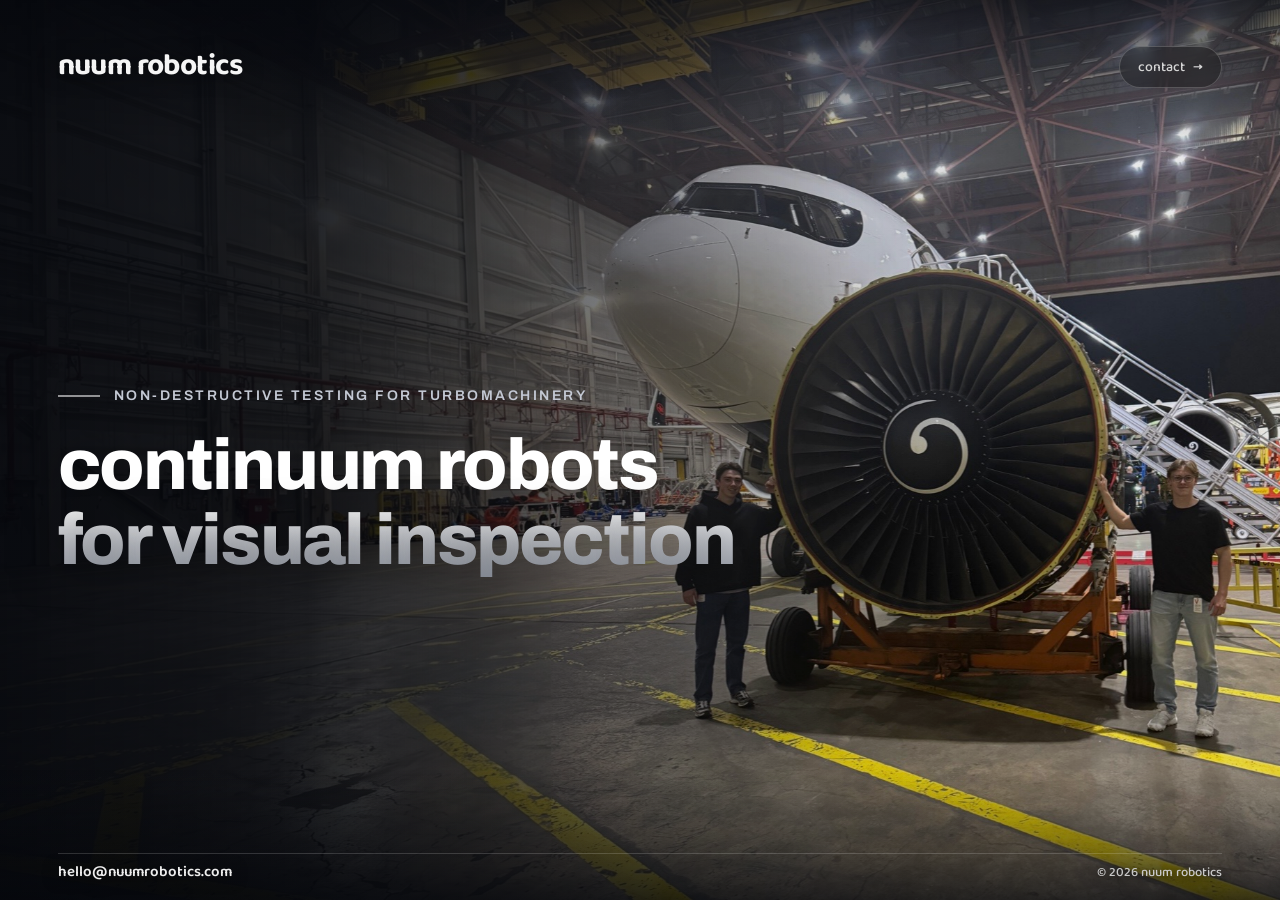
==== index.html @ 112d4abc "SEO/preview metadata: OG + Twitter cards, JSON-LD, sitemap, robots Add canonical, Open Graph and Twi" ====
<!doctype html>
<html lang="en">
  <head>
    <meta charset="utf-8" />
    <meta name="viewport" content="width=device-width, initial-scale=1, viewport-fit=cover" />
    <meta name="theme-color" content="#000000" />
    <title>nuum robotics</title>
    <meta name="description" content="continuum robots for visual inspection — non-destructive testing for turbomachinery." />
    <link rel="canonical" href="https://nuumrobotics.com/" />

    <meta property="og:type" content="website" />
    <meta property="og:site_name" content="nuum robotics" />
    <meta property="og:url" content="https://nuumrobotics.com/" />
    <meta property="og:title" content="nuum robotics" />
    <meta property="og:description" content="continuum robots for visual inspection — non-destructive testing for turbomachinery." />
    <meta property="og:image" content="https://nuumrobotics.com/assets/hangar-v3.jpg" />
    <meta property="og:image:width" content="2295" />
    <meta property="og:image:height" content="1291" />

    <meta name="twitter:card" content="summary_large_image" />
    <meta name="twitter:title" content="nuum robotics" />
    <meta name="twitter:description" content="continuum robots for visual inspection — non-destructive testing for turbomachinery." />
    <meta name="twitter:image" content="https://nuumrobotics.com/assets/hangar-v3.jpg" />

    <link rel="preconnect" href="https://fonts.googleapis.com" />
    <link rel="preconnect" href="https://fonts.gstatic.com" crossorigin />
    <link href="https://fonts.googleapis.com/css2?family=Baloo+2:wght@400;500;600;700;800&family=Archivo:wght@400;500;600;700;800;900&display=swap" rel="stylesheet" />
    <link rel="stylesheet" href="styles.css" />
    <link rel="icon" href="/favicon.ico" sizes="any" />
    <link rel="icon" type="image/svg+xml" href="/favicon.svg" />
    <link rel="icon" type="image/png" sizes="96x96" href="/favicon-96x96.png" />
    <link rel="apple-touch-icon" href="/apple-touch-icon.png" />
    <link rel="manifest" href="/site.webmanifest" />
    <script type="application/ld+json">
      {
        "@context": "https://schema.org",
        "@type": "Organization",
        "name": "nuum robotics",
        "url": "https://nuumrobotics.com/",
        "logo": "https://nuumrobotics.com/icon-512.png",
        "description": "continuum robots for visual inspection — non-destructive testing for turbomachinery.",
        "email": "hello@nuumrobotics.com"
      }
    </script>
  </head>
  <body>
    <div class="bg-base" aria-hidden="true"></div>

    <div class="photo-hero">
      <img
        class="photo-hero-img"
        src="assets/hangar-v3.jpg"
        alt="Two nuum robotics founders standing beside a CFM56 turbofan engine on a maintenance cart inside a wide aircraft hangar at night"
      />
      <div class="scrim scrim-left" aria-hidden="true"></div>
      <div class="scrim scrim-top" aria-hidden="true"></div>
      <div class="scrim scrim-bottom" aria-hidden="true"></div>
    </div>

    <header class="nav">
      <a class="brand" href="/" aria-label="nuum robotics home">nuum robotics</a>
      <a class="nav-cta" href="mailto:hello@nuumrobotics.com">contact <span aria-hidden="true">→</span></a>
    </header>

    <main class="hero">
      <div class="hero-text">
        <p class="eyebrow">
          <span class="eyebrow-dash" aria-hidden="true"></span>
          <span class="eyebrow-text">non-destructive testing for turbomachinery</span>
        </p>
        <h1>
          <span class="line">continuum robots</span>
          <span class="line line-2">for visual inspection</span>
        </h1>
        <p class="sub">non-destructive testing for turbine engines</p>
      </div>
    </main>

    <footer class="foot">
      <div class="foot-inner">
        <a href="mailto:hello@nuumrobotics.com">hello@nuumrobotics.com</a>
        <span class="muted">© <span id="year"></span> nuum robotics</span>
      </div>
    </footer>

    <script src="script.js" defer></script>
  </body>
</html>
---- styles.css ----
:root {
  --bg: #050505;
  --fg: #f5f5f5;
  --fg-dim: #a8a8a8;
  --fg-mute: #6a6a6a;
  --line: rgba(255, 255, 255, 0.1);
  --line-strong: rgba(255, 255, 255, 0.2);
  --font: "Baloo 2", system-ui, -apple-system, BlinkMacSystemFont, sans-serif;
  --font-hero: "Archivo", system-ui, -apple-system, sans-serif;
  --pad-x: clamp(20px, 5vw, 64px);
  --pad-x-desktop: clamp(24px, 4.5vw, 64px);
  --ease: cubic-bezier(0.22, 1, 0.36, 1);
}

* { box-sizing: border-box; }
html, body { margin: 0; padding: 0; height: 100%; overflow: hidden; }

body {
  background: #000;
  color: var(--fg);
  font-family: var(--font);
  font-weight: 400;
  font-size: 16px;
  line-height: 1.45;
  -webkit-font-smoothing: antialiased;
  -moz-osx-font-smoothing: grayscale;
  display: flex;
  flex-direction: column;
  min-height: 100svh;
  position: relative;
}

a { color: inherit; text-decoration: none; }
button { font-family: inherit; }

/* Base background — used on mobile; covered by the photo on desktop */
.bg-base {
  position: fixed;
  inset: 0;
  z-index: 0;
  pointer-events: none;
  background:
    radial-gradient(ellipse 80% 60% at 15% 0%, rgba(255, 255, 255, 0.03), transparent 60%),
    linear-gradient(180deg, #050505 0%, #000 100%);
}

/* Photo hero background — DESKTOP ONLY (hidden by default and on mobile) */
.photo-hero { display: none; }
.photo-hero-img,
.scrim {
  position: fixed;
  inset: 0;
  pointer-events: none;
}
.photo-hero-img {
  z-index: 0;
  width: 100%;
  height: 100%;
  object-fit: cover;
  object-position: 86% 55%;
  filter: brightness(0.9) saturate(0.95) contrast(1.05);
}
.scrim-left {
  z-index: 1;
  background: linear-gradient(
    90deg,
    rgba(5, 7, 12, 0.96) 0%,
    rgba(5, 7, 12, 0.88) 24%,
    rgba(5, 7, 12, 0.52) 46%,
    rgba(5, 7, 12, 0.1) 66%,
    rgba(5, 7, 12, 0) 80%
  );
}
.scrim-top {
  inset: 0 0 auto 0;
  height: 140px;
  z-index: 1;
  background: linear-gradient(180deg, rgba(5, 7, 12, 0.72) 0%, transparent 100%);
}
.scrim-bottom {
  inset: auto 0 0 0;
  height: 130px;
  z-index: 1;
  background: linear-gradient(0deg, rgba(5, 7, 12, 0.78) 0%, transparent 100%);
}

.nav, .hero, .foot { position: relative; z-index: 5; }

/* Nav */
.nav {
  display: flex;
  align-items: center;
  justify-content: space-between;
  padding: 22px var(--pad-x);
}
.brand {
  font-family: var(--font);
  font-weight: 700;
  font-size: 22px;
  letter-spacing: -0.015em;
  text-transform: lowercase;
  color: var(--fg);
}
.nav-cta {
  display: inline-flex;
  align-items: center;
  gap: 8px;
  font-size: 14px;
  font-weight: 500;
  color: var(--fg-dim);
  padding: 9px 16px;
  border: 1px solid var(--line);
  border-radius: 999px;
  background: rgba(0, 0, 0, 0.4);
  backdrop-filter: blur(8px);
  transition: color 0.25s var(--ease), background 0.25s var(--ease), border-color 0.25s var(--ease), transform 0.25s var(--ease);
}
.nav-cta:hover {
  color: var(--fg);
  background: rgba(255, 255, 255, 0.06);
  border-color: var(--line-strong);
  transform: translateY(-1px);
}

/* Hero */
.hero {
  flex: 1;
  display: flex;
  align-items: center;
  justify-content: center;
  text-align: center;
  padding: 0 var(--pad-x);
  max-width: 1280px;
  width: 100%;
  margin: 0 auto;
  min-height: 0;
}
.hero-text {
  display: flex;
  flex-direction: column;
  align-items: center;
  gap: 22px;
}

/* Eyebrow — desktop only */
.eyebrow { display: none; }

h1 {
  font-family: var(--font);
  font-weight: 700;
  font-size: clamp(40px, 6.4vw, 80px);
  line-height: 1.02;
  letter-spacing: -0.035em;
  margin: 0;
  text-transform: lowercase;
  background: linear-gradient(180deg, #ffffff 0%, #b8b8b8 100%);
  -webkit-background-clip: text;
  background-clip: text;
  -webkit-text-fill-color: transparent;
  animation: rise 0.9s var(--ease) 0.08s both;
  text-shadow: 0 2px 30px rgba(0, 0, 0, 0.6);
}
h1 .line { display: block; white-space: nowrap; }

.sub {
  font-size: clamp(15px, 1.4vw, 19px);
  font-weight: 400;
  color: var(--fg-dim);
  margin: 0;
  max-width: 520px;
  letter-spacing: -0.005em;
  animation: rise 0.9s var(--ease) 0.16s both;
}

/* Footer */
.foot {
  display: flex;
  justify-content: space-between;
  align-items: center;
  padding: 20px var(--pad-x);
  font-size: 13px;
  font-weight: 500;
  color: var(--fg-mute);
  flex-wrap: wrap;
  gap: 12px;
  border-top: 1px solid var(--line);
  background: rgba(0, 0, 0, 0.5);
  backdrop-filter: blur(6px);
}
.foot-inner { display: contents; }
.foot a {
  color: var(--fg-dim);
  font-size: 16px;
  font-weight: 600;
  transition: color 0.25s var(--ease);
}
.foot a:hover { color: var(--fg); }
.muted { color: var(--fg-mute); }

@keyframes rise {
  from { opacity: 0; transform: translateY(14px); }
  to { opacity: 1; transform: none; }
}
@keyframes lineRise {
  from { opacity: 0; transform: translateY(20px); }
  to { opacity: 1; transform: none; }
}
@keyframes fadeIn {
  from { opacity: 0; }
  to { opacity: 1; }
}
@keyframes photoIn {
  from { transform: scale(1.04); }
  to { transform: scale(1); }
}

/* ============ DESKTOP (> 640px) — photo hero redesign ============ */
@media (min-width: 641px) {
  .photo-hero { display: block; }
  .photo-hero-img {
    animation: photoIn 1.7s var(--ease) both;
    will-change: transform;
  }

  .nav {
    padding: clamp(30px, 5vh, 56px) var(--pad-x-desktop) 22px;
    animation: fadeIn 0.9s ease 0.15s both;
  }
  .brand {
    font-size: 30px;
    letter-spacing: -0.02em;
    text-shadow: 0 2px 20px rgba(0, 0, 0, 0.6);
  }
  .nav-cta {
    color: #d6d6d6;
    padding: 10px 18px;
    border-color: var(--line-strong);
    background: rgba(0, 0, 0, 0.32);
  }
  .nav-cta:hover {
    color: #fff;
    background: rgba(255, 255, 255, 0.09);
    border-color: rgba(255, 255, 255, 0.34);
  }

  .hero {
    max-width: none;
    margin: 0;
    justify-content: flex-start;
    text-align: left;
    padding: 0 var(--pad-x-desktop);
  }
  .hero-text {
    align-items: flex-start;
    max-width: 1300px;
  }

  .eyebrow {
    display: flex;
    align-items: center;
    gap: 14px;
    margin: 0;
    animation: fadeIn 0.9s ease 0.3s both;
  }
  .eyebrow-dash {
    display: block;
    flex: 0 0 auto;
    width: 42px;
    height: 2px;
    background: rgba(255, 255, 255, 0.55);
  }
  .eyebrow-text {
    font-family: var(--font-hero);
    font-size: 14px;
    font-weight: 600;
    letter-spacing: 0.18em;
    text-transform: uppercase;
    color: #c4c9d4;
  }

  h1 {
    font-family: var(--font-hero);
    font-weight: 800;
    font-size: clamp(40px, 5.6vw, 82px);
    line-height: 1.04;
    letter-spacing: -0.03em;
    background: none;
    -webkit-text-fill-color: #ffffff;
    color: #ffffff;
    text-shadow: 0 6px 50px rgba(0, 0, 0, 0.5);
    animation: none;
  }
  h1 .line {
    animation: lineRise 0.9s var(--ease) 0.34s both;
  }
  h1 .line-2 {
    animation-delay: 0.46s;
    background: linear-gradient(180deg, #ffffff 0%, #9aa0ac 100%);
    -webkit-background-clip: text;
    background-clip: text;
    -webkit-text-fill-color: transparent;
  }

  .sub { display: none; }

  .foot {
    display: block;
    background: none;
    backdrop-filter: none;
    border-top: none;
    padding: 0 var(--pad-x-desktop) clamp(12px, 1.8vh, 18px);
    animation: fadeIn 0.9s ease 0.7s both;
  }
  .foot-inner {
    display: flex;
    align-items: center;
    justify-content: space-between;
    flex-wrap: wrap;
    gap: 12px 24px;
    padding-top: 8px;
    border-top: 1px solid rgba(255, 255, 255, 0.16);
  }
  .foot a {
    color: #ededed;
    font-size: 15px;
    font-weight: 600;
    text-shadow: 0 2px 16px rgba(0, 0, 0, 0.8);
  }
  .foot .muted {
    color: #c9c9c9;
    font-size: 13px;
    font-weight: 500;
    text-shadow: 0 1px 10px rgba(0, 0, 0, 0.9);
  }
}

@media (max-height: 640px) {
  h1 { font-size: clamp(32px, 6vw, 56px); }
  .sub { font-size: 14px; }
}

/* MOBILE — clean centered static layout (unchanged) */
@media (max-width: 640px) {
  :root {
    --pad-x: 18px;
  }
  .bg-base {
    background:
      radial-gradient(ellipse 80% 60% at 15% 0%, rgba(255, 255, 255, 0.10), transparent 60%),
      radial-gradient(ellipse 70% 60% at 100% 100%, rgba(255, 255, 255, 0.05), transparent 55%),
      linear-gradient(180deg, #0a0a0a 0%, #030303 100%);
  }
  .nav {
    padding: 16px var(--pad-x);
  }
  .brand {
    font-size: 18px;
  }
  .nav-cta {
    font-size: 13px;
    padding: 7px 13px;
  }
  h1 {
    font-size: clamp(22px, 7vw, 56px);
    letter-spacing: -0.03em;
    line-height: 1.04;
  }
  .sub {
    font-size: 15px;
    padding: 0 8px;
  }
  .hero-text {
    gap: 16px;
  }
  .foot {
    padding: 18px var(--pad-x);
    justify-content: center;
    text-align: center;
    gap: 8px;
  }
  .foot a {
    font-size: 16px;
    font-weight: 600;
    color: var(--fg);
    flex: 1 1 100%;
  }
  .foot .muted {
    font-size: 12px;
    flex: 1 1 100%;
  }
}

/* Very small phones (≤360px) — iPhone SE, etc. */
@media (max-width: 360px) {
  h1 { font-size: 22px; }
  .brand { font-size: 17px; }
  .nav-cta { padding: 6px 11px; font-size: 12px; }
  .foot a { font-size: 15px; }
}

@media (prefers-reduced-motion: reduce) {
  h1, .sub, .nav, .eyebrow, .foot, .line, .photo-hero-img { animation: none; }
}
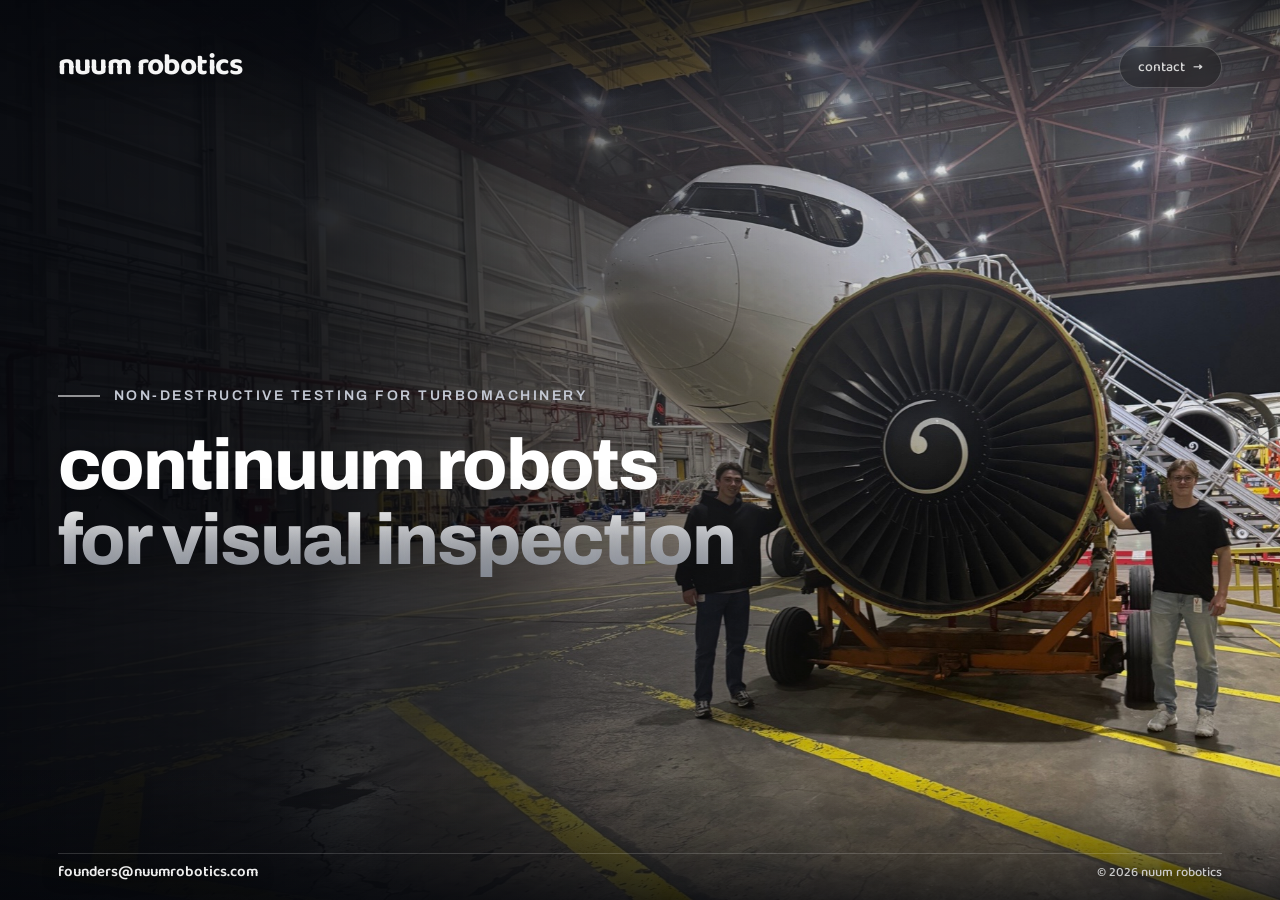
==== commit dc43f647: "Change contact email from hello@ to founders@nuumrobotics.com Co-Authored-By: Claude Opus 4.8 <norep" ====
--- a/index.html
+++ b/index.html
@@ -5,21 +5,21 @@
     <meta name="viewport" content="width=device-width, initial-scale=1, viewport-fit=cover" />
     <meta name="theme-color" content="#000000" />
     <title>nuum robotics</title>
-    <meta name="description" content="continuum robots for visual inspection — non-destructive testing for turbomachinery." />
+    <meta name="description" content="continuum robots for turbomachinery inspection" />
     <link rel="canonical" href="https://nuumrobotics.com/" />
 
     <meta property="og:type" content="website" />
     <meta property="og:site_name" content="nuum robotics" />
     <meta property="og:url" content="https://nuumrobotics.com/" />
     <meta property="og:title" content="nuum robotics" />
-    <meta property="og:description" content="continuum robots for visual inspection — non-destructive testing for turbomachinery." />
+    <meta property="og:description" content="continuum robots for turbomachinery inspection" />
     <meta property="og:image" content="https://nuumrobotics.com/assets/hangar-v3.jpg" />
     <meta property="og:image:width" content="2295" />
     <meta property="og:image:height" content="1291" />
 
     <meta name="twitter:card" content="summary_large_image" />
     <meta name="twitter:title" content="nuum robotics" />
-    <meta name="twitter:description" content="continuum robots for visual inspection — non-destructive testing for turbomachinery." />
+    <meta name="twitter:description" content="continuum robots for turbomachinery inspection" />
     <meta name="twitter:image" content="https://nuumrobotics.com/assets/hangar-v3.jpg" />
 
     <link rel="preconnect" href="https://fonts.googleapis.com" />
@@ -38,8 +38,8 @@
         "name": "nuum robotics",
         "url": "https://nuumrobotics.com/",
         "logo": "https://nuumrobotics.com/icon-512.png",
-        "description": "continuum robots for visual inspection — non-destructive testing for turbomachinery.",
-        "email": "hello@nuumrobotics.com"
+        "description": "continuum robots for turbomachinery inspection",
+        "email": "founders@nuumrobotics.com"
       }
     </script>
   </head>
@@ -59,7 +59,7 @@
 
     <header class="nav">
       <a class="brand" href="/" aria-label="nuum robotics home">nuum robotics</a>
-      <a class="nav-cta" href="mailto:hello@nuumrobotics.com">contact <span aria-hidden="true">→</span></a>
+      <a class="nav-cta" href="mailto:founders@nuumrobotics.com">contact <span aria-hidden="true">→</span></a>
     </header>
 
     <main class="hero">
@@ -78,7 +78,7 @@
 
     <footer class="foot">
       <div class="foot-inner">
-        <a href="mailto:hello@nuumrobotics.com">hello@nuumrobotics.com</a>
+        <a href="mailto:founders@nuumrobotics.com">founders@nuumrobotics.com</a>
         <span class="muted">© <span id="year"></span> nuum robotics</span>
       </div>
     </footer>
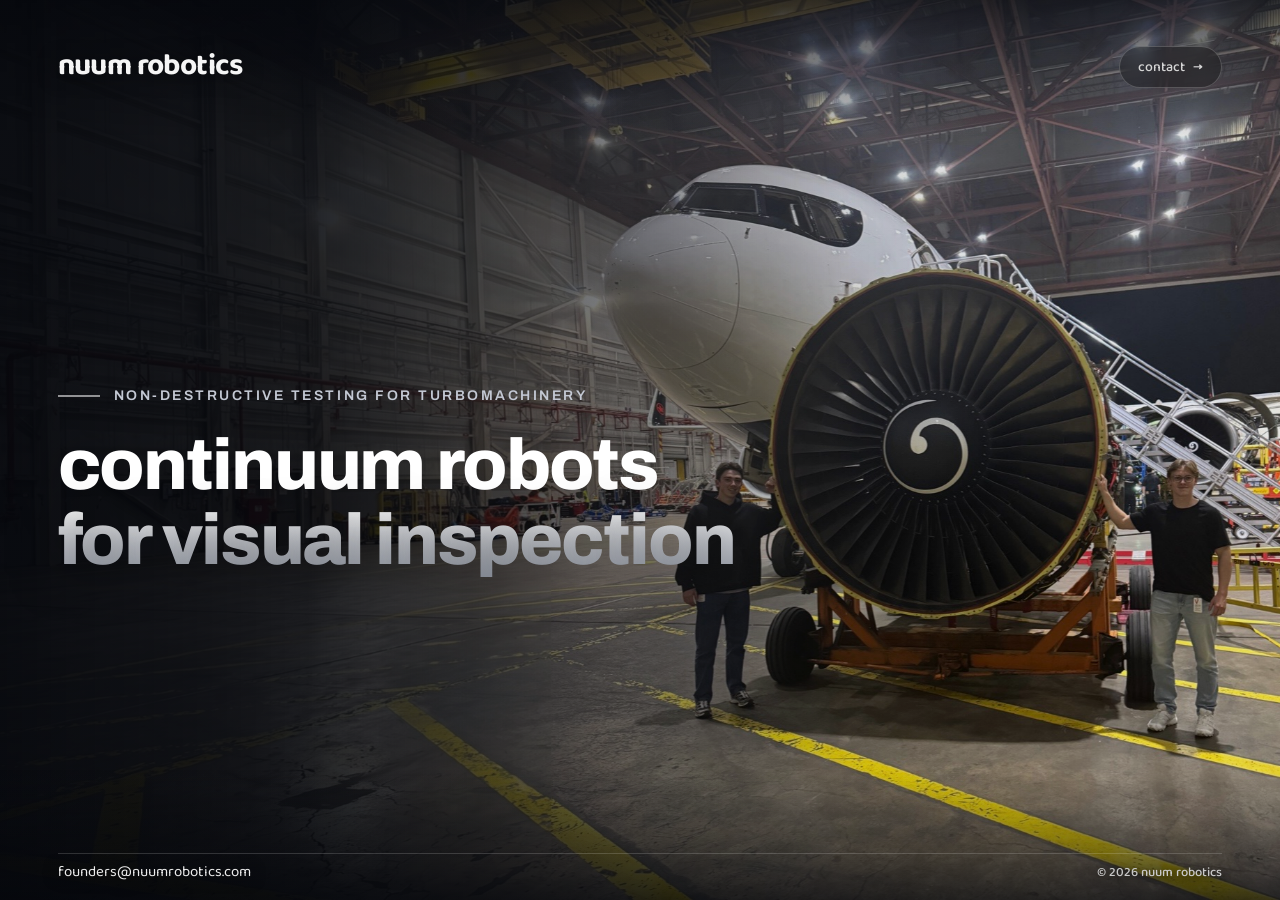
==== commit 447948fe: "Update site description" ====
--- a/index.html
+++ b/index.html
@@ -5,21 +5,21 @@
     <meta name="viewport" content="width=device-width, initial-scale=1, viewport-fit=cover" />
     <meta name="theme-color" content="#000000" />
     <title>nuum robotics</title>
-    <meta name="description" content="continuum robots for turbomachinery inspection" />
+    <meta name="description" content="Snake-like robots for turbomachinery inspection" />
     <link rel="canonical" href="https://nuumrobotics.com/" />
 
     <meta property="og:type" content="website" />
     <meta property="og:site_name" content="nuum robotics" />
     <meta property="og:url" content="https://nuumrobotics.com/" />
     <meta property="og:title" content="nuum robotics" />
-    <meta property="og:description" content="continuum robots for turbomachinery inspection" />
+    <meta property="og:description" content="Snake-like robots for turbomachinery inspection" />
     <meta property="og:image" content="https://nuumrobotics.com/assets/hangar-v3.jpg" />
     <meta property="og:image:width" content="2295" />
     <meta property="og:image:height" content="1291" />
 
     <meta name="twitter:card" content="summary_large_image" />
     <meta name="twitter:title" content="nuum robotics" />
-    <meta name="twitter:description" content="continuum robots for turbomachinery inspection" />
+    <meta name="twitter:description" content="Snake-like robots for turbomachinery inspection" />
     <meta name="twitter:image" content="https://nuumrobotics.com/assets/hangar-v3.jpg" />
 
     <link rel="preconnect" href="https://fonts.googleapis.com" />
@@ -38,7 +38,7 @@
         "name": "nuum robotics",
         "url": "https://nuumrobotics.com/",
         "logo": "https://nuumrobotics.com/icon-512.png",
-        "description": "continuum robots for turbomachinery inspection",
+        "description": "Snake-like robots for turbomachinery inspection",
         "email": "founders@nuumrobotics.com"
       }
     </script>
--- a/styles.css
+++ b/styles.css
@@ -323,7 +323,7 @@
   .foot a {
     color: #ededed;
     font-size: 15px;
-    font-weight: 600;
+    font-weight: 400;
     text-shadow: 0 2px 16px rgba(0, 0, 0, 0.8);
   }
   .foot .muted {
